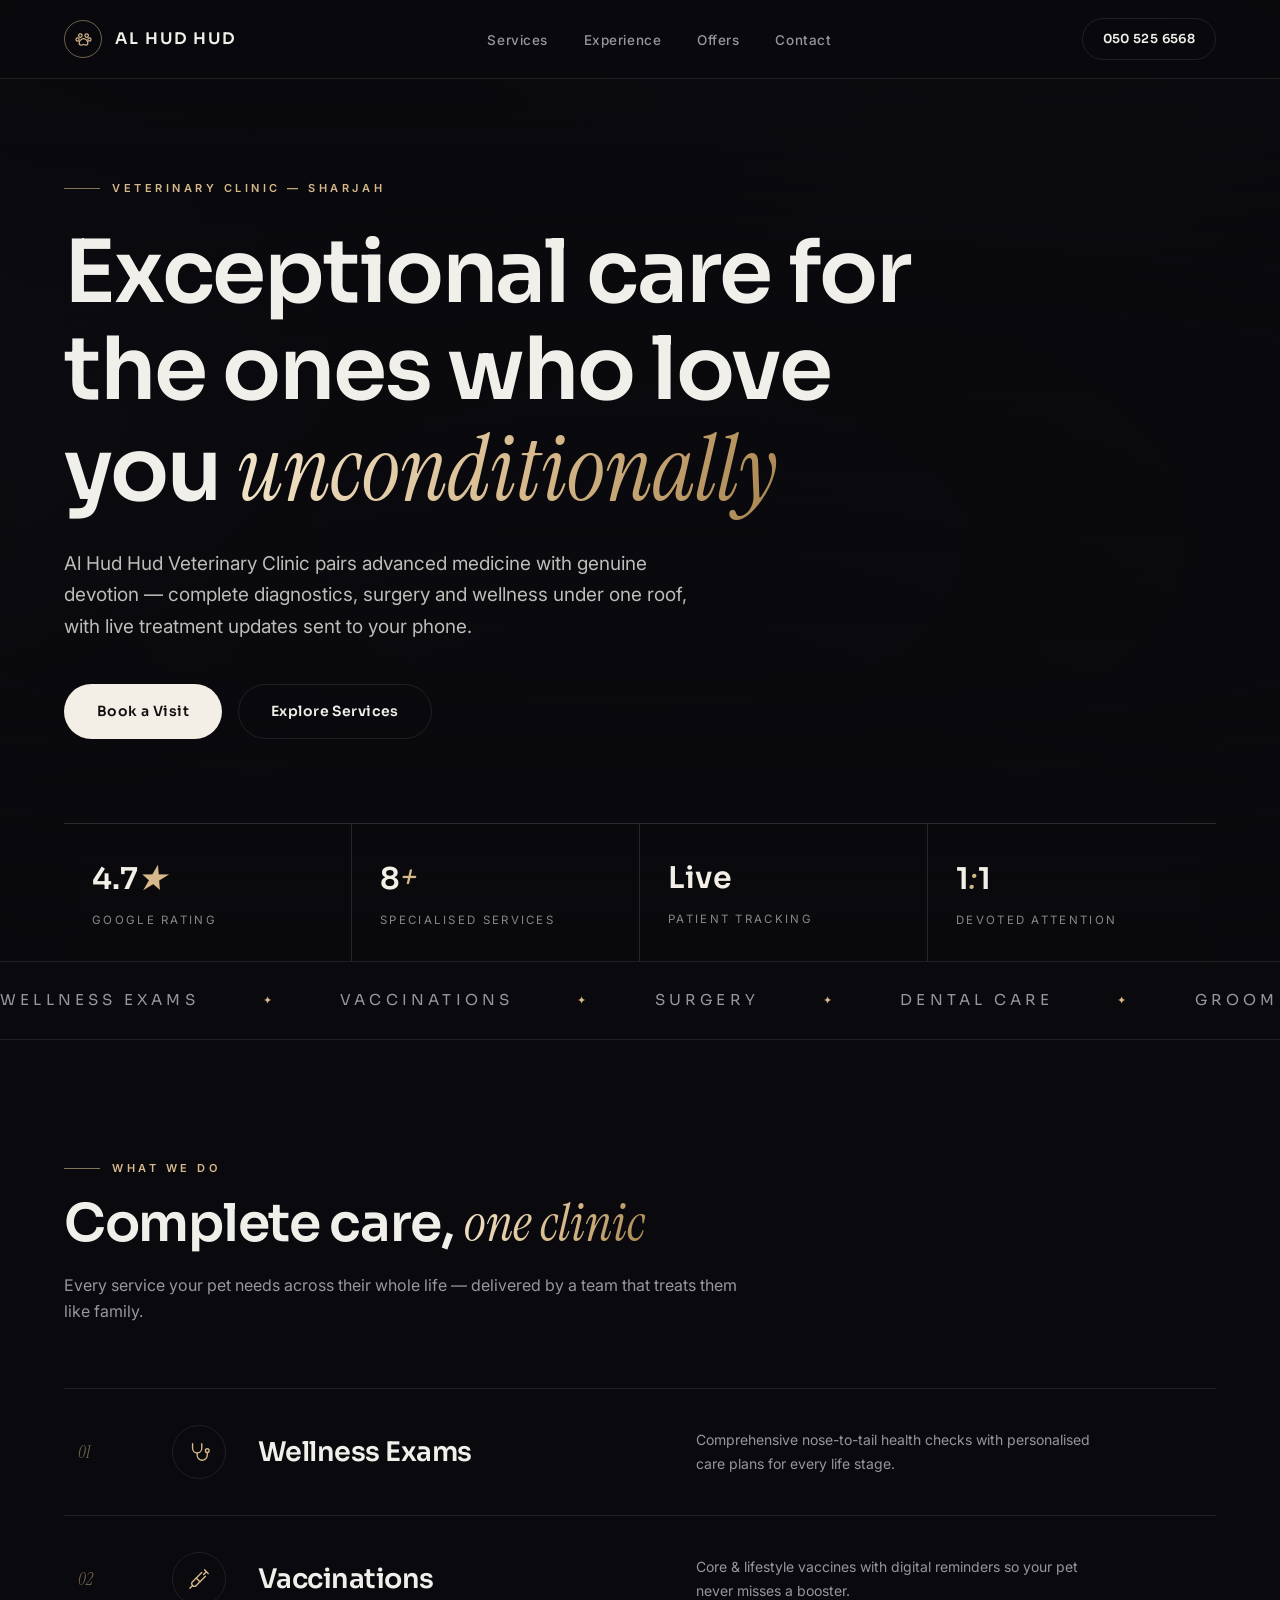
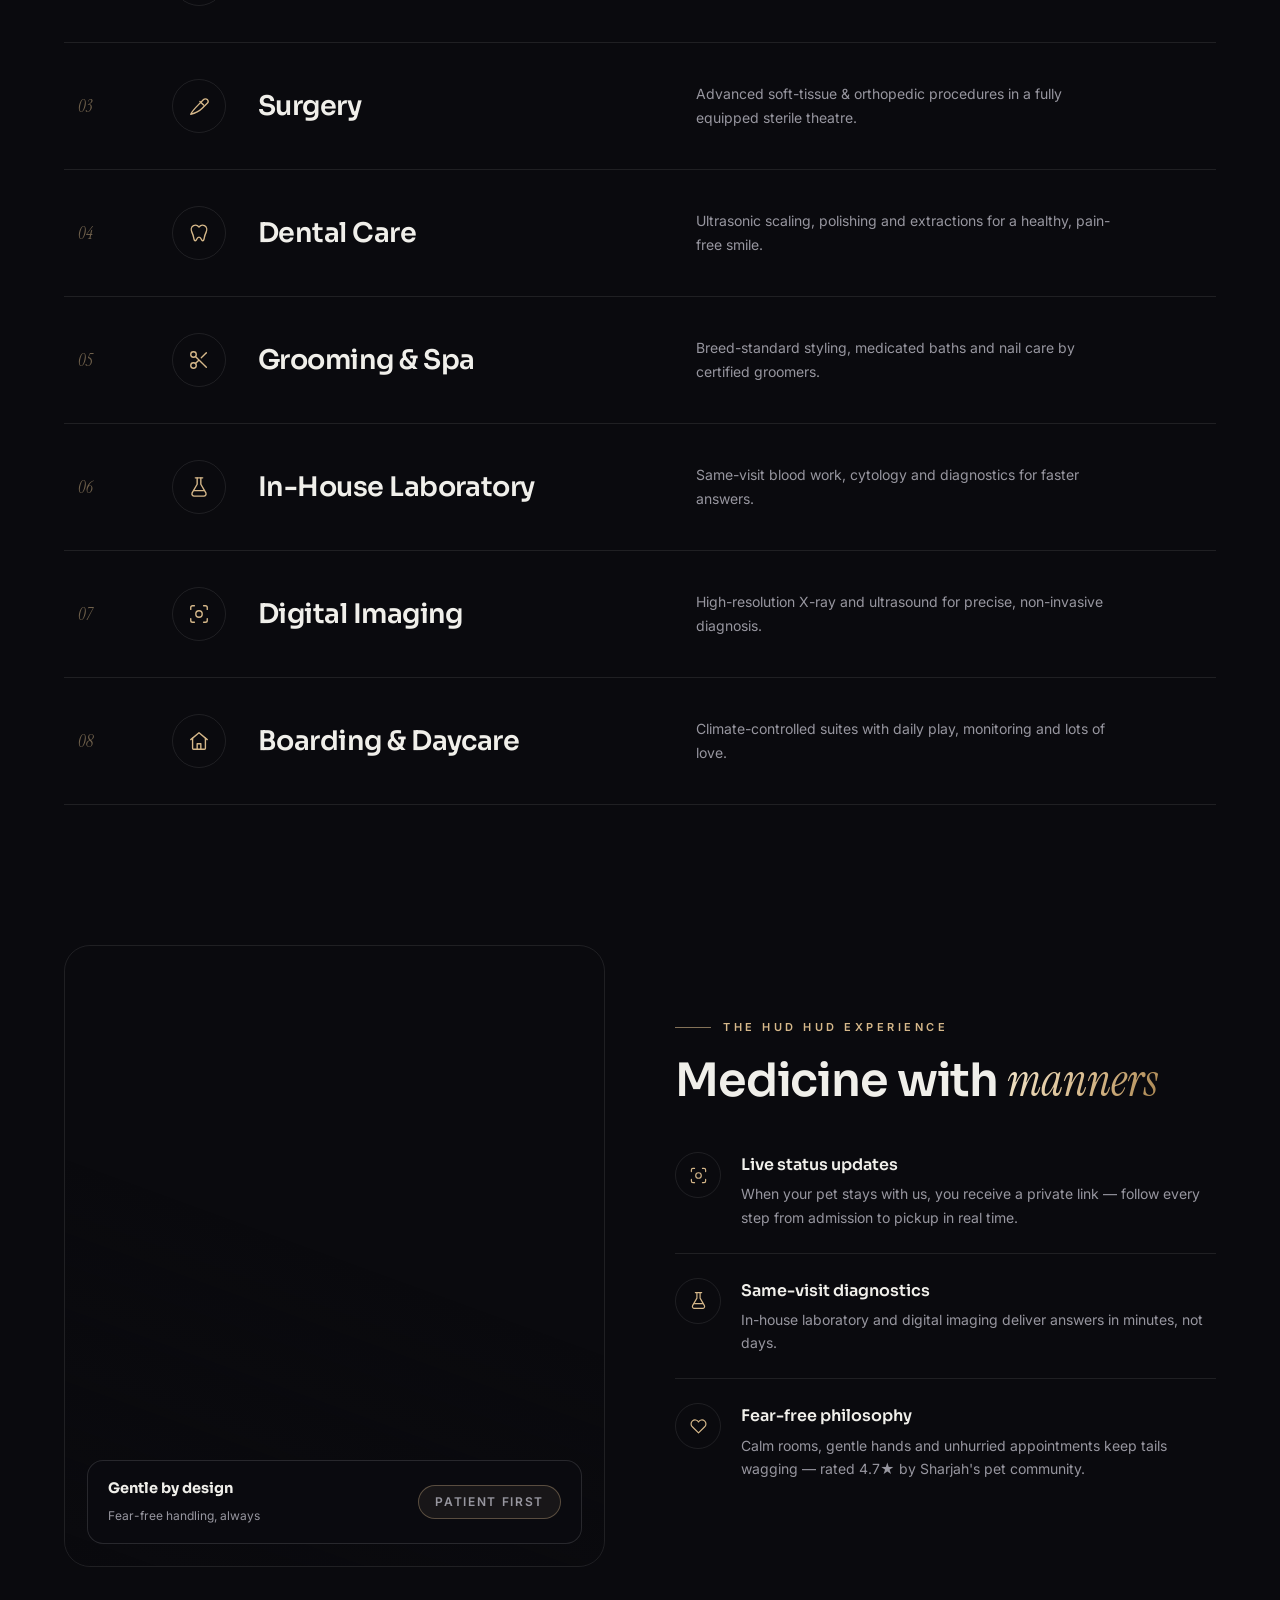
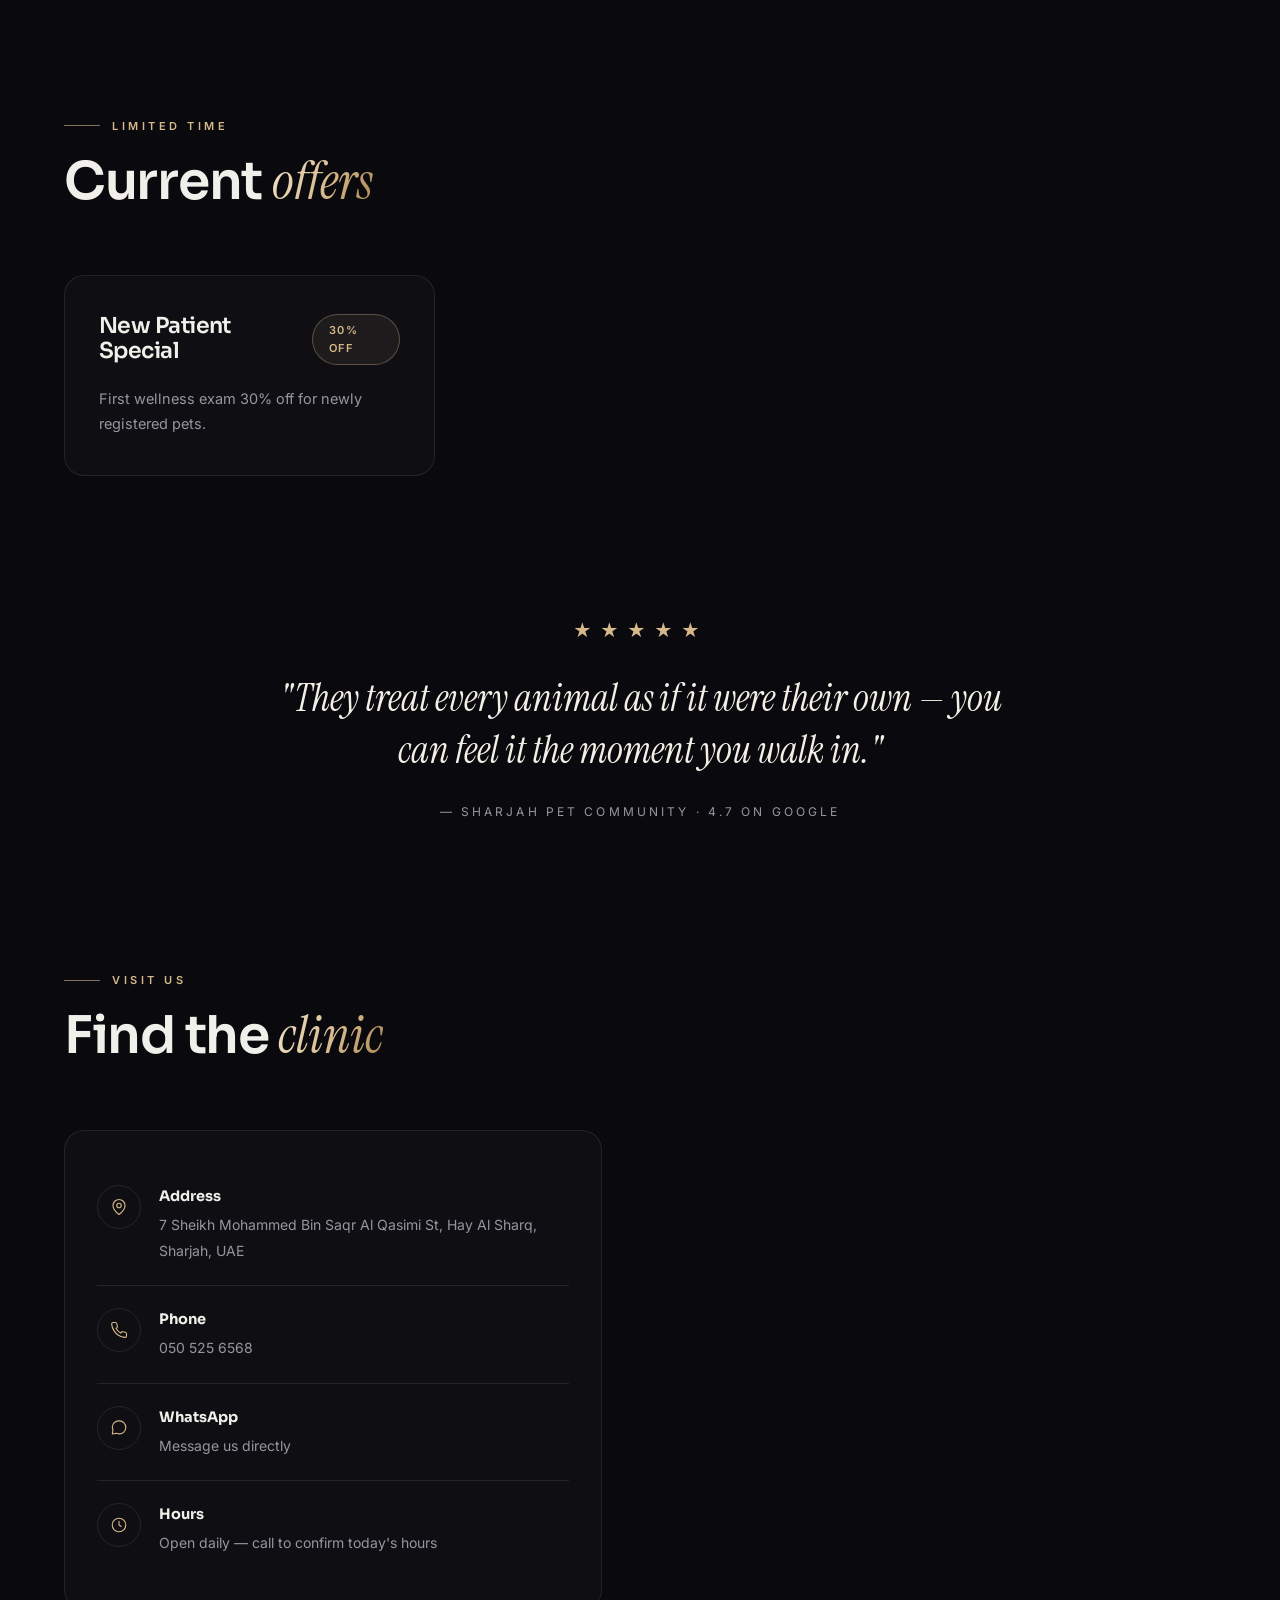
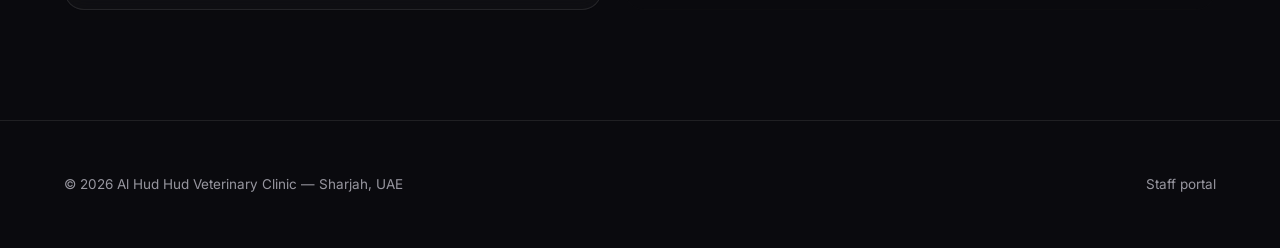
==== index.html @ bab439a1 "Al Hud Hud Veterinary Clinic — premium site, admin panel (patients, surgeries, billing, accounts, au" ====
<!DOCTYPE html>
<html lang="en">
<head>
<meta charset="UTF-8" />
<meta name="viewport" content="width=device-width, initial-scale=1.0" />
<title>Al Hud Hud Veterinary Clinic — Premium Pet Care in Sharjah</title>
<meta name="description" content="Al Hud Hud Veterinary Clinic in Sharjah — premium veterinary medicine: wellness exams, surgery, dental, grooming, diagnostics and live patient tracking." />
<link rel="preconnect" href="https://fonts.googleapis.com" />
<link rel="preconnect" href="https://fonts.gstatic.com" crossorigin />
<link href="https://fonts.googleapis.com/css2?family=Sora:wght@400;500;600;700&family=Inter:wght@400;500;600&family=Instrument+Serif:ital@0;1&display=swap" rel="stylesheet" />
<link rel="stylesheet" href="assets/css/app.css" />
<link rel="icon" href="data:image/svg+xml,<svg xmlns='http://www.w3.org/2000/svg' viewBox='0 0 24 24' fill='none' stroke='%23d6b88a' stroke-width='1.5'><circle cx='8' cy='7' r='2.2'/><circle cx='16' cy='7' r='2.2'/><circle cx='4.5' cy='12' r='2'/><circle cx='19.5' cy='12' r='2'/><path d='M12 11c-2.8 0-5.5 3-5.5 5.6 0 1.6 1.2 2.4 2.6 2.4 1.1 0 1.9-.6 2.9-.6s1.8.6 2.9.6c1.4 0 2.6-.8 2.6-2.4C17.5 14 14.8 11 12 11Z'/></svg>" />
<style>
  /* ================= HERO with video ================= */
  .hero { position: relative; min-height: 100vh; display: flex; align-items: flex-end; overflow: hidden; }
  .hero-video { position: absolute; inset: 0; }
  .hero-video video { width: 100%; height: 100%; object-fit: cover; filter: saturate(.85) contrast(1.05) brightness(.85); }
  .hero-video::after { content: ''; position: absolute; inset: 0;
    background:
      linear-gradient(180deg, rgba(10,10,14,.72) 0%, rgba(10,10,14,.35) 35%, rgba(10,10,14,.55) 70%, var(--bg) 100%),
      radial-gradient(ellipse 120% 90% at 50% 110%, transparent 40%, rgba(10,10,14,.5) 100%); }
  .hero-content { position: relative; z-index: 2; width: 100%; padding: 170px 0 0; }
  .hero h1 { font-size: clamp(44px, 6.8vw, 92px); font-weight: 600; max-width: 14ch; margin: 26px 0 28px; }
  .hero h1 .serif { font-size: 1.04em; background: var(--grad); -webkit-background-clip: text; background-clip: text; color: transparent; }
  .hero .lead { font-size: clamp(16px, 1.6vw, 19px); color: rgba(240,239,234,.78); max-width: 54ch; margin-bottom: 42px; }
  .hero-cta { display: flex; gap: 16px; flex-wrap: wrap; margin-bottom: 84px; }

  .hero-strip { border-top: 1px solid rgba(255,255,255,.14); backdrop-filter: blur(6px);
    display: grid; grid-template-columns: repeat(4, 1fr); }
  .hero-strip .cell { padding: 30px 28px; border-right: 1px solid rgba(255,255,255,.12); }
  .hero-strip .cell:last-child { border-right: none; }
  .hero-strip b { display: block; font-family: var(--font-display); font-size: 30px; font-weight: 600; color: var(--ivory); }
  .hero-strip b em { font-family: var(--font-serif); font-style: italic; color: var(--accent); }
  .hero-strip span { font-size: 11.5px; color: rgba(240,239,234,.55); letter-spacing: .2em; text-transform: uppercase; }
  @media (max-width: 880px) { .hero-strip { grid-template-columns: repeat(2, 1fr); } .hero-strip .cell:nth-child(2) { border-right: none; } }

  /* ================= SERVICES — editorial list ================= */
  .svc-list { border-top: 1px solid var(--line); counter-reset: svc; }
  .svc-row { display: grid; grid-template-columns: 64px 56px 1fr 1.05fr 48px; gap: 30px; align-items: center;
    padding: 36px 14px; border-bottom: 1px solid var(--line); position: relative; overflow: hidden;
    transition: padding .45s cubic-bezier(.2,.6,.2,1); cursor: default; }
  .svc-row::before { content: ''; position: absolute; inset: 0; transform: scaleX(0); transform-origin: left;
    background: linear-gradient(90deg, rgba(214,184,138,.07), rgba(214,184,138,.015) 65%, transparent);
    transition: transform .5s cubic-bezier(.2,.6,.2,1); }
  .svc-row:hover::before { transform: scaleX(1); }
  .svc-row:hover { padding-left: 30px; }
  .svc-row > * { position: relative; }
  .svc-row .num { font-family: var(--font-serif); font-style: italic; font-size: 17px; color: rgba(214,184,138,.5); }
  .svc-row .ic { width: 54px; height: 54px; border-radius: 50%; border: 1px solid var(--line); display: grid; place-items: center;
    color: var(--accent); transition: all .45s; }
  .svc-row .ic svg { width: 22px; height: 22px; }
  .svc-row:hover .ic { border-color: var(--line-bright); box-shadow: 0 0 30px rgba(214,184,138,.2); }
  .svc-row h3 { font-size: clamp(19px, 2.3vw, 27px); font-weight: 600; letter-spacing: -0.02em; transition: color .35s; }
  .svc-row:hover h3 { color: var(--accent); }
  .svc-row p { color: var(--muted); font-size: 14px; line-height: 1.7; max-width: 46ch; }
  .svc-row .arr { width: 40px; height: 40px; border-radius: 50%; border: 1px solid var(--line); display: grid; place-items: center;
    color: var(--accent); opacity: 0; transform: translateX(-12px); transition: all .45s cubic-bezier(.2,.6,.2,1); }
  .svc-row .arr svg { width: 16px; height: 16px; }
  .svc-row:hover .arr { opacity: 1; transform: none; }
  @media (max-width: 820px) {
    .svc-row { grid-template-columns: 44px 1fr; grid-template-rows: auto auto; gap: 10px 18px; padding: 28px 6px; }
    .svc-row .num { display: none; }
    .svc-row .ic { width: 44px; height: 44px; grid-row: 1; }
    .svc-row h3 { grid-column: 2; grid-row: 1; align-self: center; }
    .svc-row p { grid-column: 2; grid-row: 2; }
    .svc-row .arr { display: none; }
    .svc-row:hover { padding-left: 6px; }
  }

  /* ================= OFFERS ================= */
  .offer { display: flex; flex-direction: column; gap: 14px; padding: 38px 34px; }
  .offer .top { display: flex; justify-content: space-between; align-items: flex-start; gap: 14px; }
  .offer h3 { font-size: 22px; }
  .offer .exp { font-size: 12px; color: var(--muted); letter-spacing: .08em; text-transform: uppercase; margin-top: auto; }

  /* ================= EXPERIENCE band ================= */
  .band { display: grid; grid-template-columns: 1fr 1fr; gap: 70px; align-items: center; }
  @media (max-width: 920px) { .band { grid-template-columns: 1fr; gap: 40px; } }
  .band-media { position: relative; border-radius: 26px; overflow: hidden; border: 1px solid var(--line); aspect-ratio: 4/4.6; }
  .band-media video, .band-media img { width: 100%; height: 100%; object-fit: cover; filter: saturate(.85) brightness(.9); }
  .band-media::after { content: ''; position: absolute; inset: 0; background: linear-gradient(200deg, transparent 50%, rgba(10,10,14,.55)); }
  .band-media .tag { position: absolute; z-index: 2; bottom: 22px; left: 22px; right: 22px;
    display: flex; align-items: center; justify-content: space-between; gap: 12px;
    background: rgba(12,12,17,.72); backdrop-filter: blur(14px); border: 1px solid rgba(255,255,255,.12);
    border-radius: 16px; padding: 16px 20px; }
  .band-media .tag b { font-family: var(--font-display); font-size: 14.5px; display: block; }
  .band-media .tag span { font-size: 12px; color: var(--muted); }
  .band h2 { font-size: clamp(30px, 3.8vw, 46px); margin: 18px 0 22px; }
  .feature-line { display: flex; gap: 20px; padding: 24px 0; border-bottom: 1px solid var(--line); }
  .feature-line:last-of-type { border-bottom: none; }
  .feature-line .fic { width: 46px; height: 46px; flex: none; border-radius: 50%; border: 1px solid var(--line);
    display: grid; place-items: center; color: var(--accent); }
  .feature-line .fic svg { width: 19px; height: 19px; }
  .feature-line b { font-family: var(--font-display); font-weight: 600; font-size: 16px; display: block; margin-bottom: 4px; }
  .feature-line p { color: var(--muted); font-size: 14px; }

  /* ================= QUOTE ================= */
  .quote { text-align: center; max-width: 760px; margin: 0 auto; }
  .quote .stars { color: var(--accent); letter-spacing: 8px; font-size: 18px; margin-bottom: 28px; }
  .quote blockquote { font-family: var(--font-serif); font-style: italic; font-size: clamp(24px, 3.2vw, 38px); line-height: 1.35; color: var(--ivory); }
  .quote cite { display: block; margin-top: 26px; font-style: normal; font-size: 12px; letter-spacing: .26em; text-transform: uppercase; color: var(--muted); }

  /* ================= CONTACT ================= */
  .contact-grid { display: grid; grid-template-columns: 1fr 1.1fr; gap: 22px; }
  @media (max-width: 900px) { .contact-grid { grid-template-columns: 1fr; } }
  .contact-line { display: flex; gap: 18px; align-items: flex-start; padding: 22px 0; border-bottom: 1px solid var(--line); }
  .contact-line:last-child { border-bottom: none; }
  .contact-line .ico { width: 44px; height: 44px; flex: none; border-radius: 50%; display: grid; place-items: center;
    border: 1px solid var(--line); color: var(--accent); }
  .contact-line .ico svg { width: 18px; height: 18px; }
  .contact-line b { font-family: var(--font-display); display: block; font-size: 14.5px; margin-bottom: 2px; }
  .contact-line span, .contact-line a { color: var(--muted); font-size: 14px; text-decoration: none; transition: color .25s; }
  .contact-line a:hover { color: var(--accent); }
  .map-frame { border: 1px solid var(--line); border-radius: var(--radius); overflow: hidden; min-height: 380px;
    filter: grayscale(1) invert(.92) contrast(.9) brightness(.9); }
  .map-frame iframe { width: 100%; height: 100%; min-height: 380px; border: 0; }
</style>
</head>
<body>
<div class="bg-fx"></div>
<div class="bg-grid"></div>

<!-- ================= NAV ================= -->
<nav class="nav">
  <div class="container nav-inner">
    <a class="logo" href="#"><span class="logo-mark" id="logoPaw"></span> Al Hud Hud</a>
    <ul class="nav-links">
      <li><a href="#services">Services</a></li>
      <li><a href="#experience">Experience</a></li>
      <li><a href="#offers">Offers</a></li>
      <li><a href="#contact">Contact</a></li>
    </ul>
    <a class="btn btn-ghost btn-sm" href="tel:+971505256568">050 525 6568</a>
  </div>
</nav>

<!-- ================= HERO ================= -->
<header class="hero">
  <div class="hero-video">
    <video autoplay muted loop playsinline poster="https://assets.mixkit.co/videos/1478/1478-thumb-360-0.jpg">
      <source src="https://assets.mixkit.co/videos/1478/1478-720.mp4" type="video/mp4" />
      <source src="https://assets.mixkit.co/videos/1478/1478-360.mp4" type="video/mp4" />
    </video>
  </div>
  <div class="hero-content">
    <div class="container">
      <span class="kicker">Veterinary Clinic — Sharjah</span>
      <h1>Exceptional care for the ones who love you <span class="serif">unconditionally</span></h1>
      <p class="lead">Al Hud Hud Veterinary Clinic pairs advanced medicine with genuine devotion — complete diagnostics, surgery and wellness under one roof, with live treatment updates sent to your phone.</p>
      <div class="hero-cta">
        <a class="btn btn-primary" href="tel:+971505256568">Book a Visit</a>
        <a class="btn btn-ghost" href="#services">Explore Services</a>
      </div>
    </div>
    <div class="container">
      <div class="hero-strip">
        <div class="cell"><b>4.7<em>★</em></b><span>Google rating</span></div>
        <div class="cell"><b>8<em>+</em></b><span>Specialised services</span></div>
        <div class="cell"><b>Live</b><span>Patient tracking</span></div>
        <div class="cell"><b>1<em>:</em>1</b><span>Devoted attention</span></div>
      </div>
    </div>
  </div>
</header>

<!-- ================= MARQUEE ================= -->
<div class="marquee">
  <div class="marquee-track" id="marqueeTrack"></div>
</div>

<!-- ================= SERVICES ================= -->
<section id="services">
  <div class="container">
    <div class="section-head reveal">
      <span class="kicker">What we do</span>
      <h2>Complete care, <span class="serif grad-text">one clinic</span></h2>
      <p class="muted">Every service your pet needs across their whole life — delivered by a team that treats them like family.</p>
    </div>
    <div class="svc-list reveal" id="servicesGrid"><!-- populated by JS --></div>
  </div>
</section>

<!-- ================= EXPERIENCE ================= -->
<section id="experience" style="padding-top: 30px;">
  <div class="container band">
    <div class="band-media reveal">
      <video autoplay muted loop playsinline poster="https://assets.mixkit.co/videos/10361/10361-thumb-360-0.jpg">
        <source src="https://assets.mixkit.co/videos/10361/10361-720.mp4" type="video/mp4" />
        <source src="https://assets.mixkit.co/videos/10361/10361-360.mp4" type="video/mp4" />
      </video>
      <div class="tag">
        <div><b>Gentle by design</b><span>Fear-free handling, always</span></div>
        <span class="chip">Patient first</span>
      </div>
    </div>
    <div>
      <span class="kicker">The Hud Hud experience</span>
      <h2>Medicine with <span class="serif grad-text">manners</span></h2>
      <div style="margin-top: 14px;">
        <div class="feature-line reveal">
          <div class="fic" data-icon="scan"></div>
          <div><b>Live status updates</b><p>When your pet stays with us, you receive a private link — follow every step from admission to pickup in real time.</p></div>
        </div>
        <div class="feature-line reveal">
          <div class="fic" data-icon="flask"></div>
          <div><b>Same-visit diagnostics</b><p>In-house laboratory and digital imaging deliver answers in minutes, not days.</p></div>
        </div>
        <div class="feature-line reveal">
          <div class="fic" data-icon="heart"></div>
          <div><b>Fear-free philosophy</b><p>Calm rooms, gentle hands and unhurried appointments keep tails wagging — rated 4.7★ by Sharjah's pet community.</p></div>
        </div>
      </div>
    </div>
  </div>
</section>

<!-- ================= OFFERS ================= -->
<section id="offers" style="padding-top: 30px;">
  <div class="container">
    <div class="section-head reveal">
      <span class="kicker">Limited time</span>
      <h2>Current <span class="serif grad-text">offers</span></h2>
    </div>
    <div class="grid grid-3 gapped" id="offersGrid"><!-- populated by JS --></div>
  </div>
</section>

<!-- ================= QUOTE ================= -->
<section style="padding-top: 30px;">
  <div class="container quote reveal">
    <div class="stars">★★★★★</div>
    <blockquote>"They treat every animal as if it were their own — you can feel it the moment you walk in."</blockquote>
    <cite>— Sharjah pet community · 4.7 on Google</cite>
  </div>
</section>

<!-- ================= CONTACT ================= -->
<section id="contact" style="padding-top: 30px;">
  <div class="container">
    <div class="section-head reveal">
      <span class="kicker">Visit us</span>
      <h2>Find the <span class="serif grad-text">clinic</span></h2>
    </div>
    <div class="contact-grid">
      <div class="card reveal">
        <div class="contact-line">
          <div class="ico" data-icon="pin"></div>
          <div><b>Address</b><span>7 Sheikh Mohammed Bin Saqr Al Qasimi St, Hay Al Sharq, Sharjah, UAE</span></div>
        </div>
        <div class="contact-line">
          <div class="ico" data-icon="phone"></div>
          <div><b>Phone</b><a href="tel:+971505256568">050 525 6568</a></div>
        </div>
        <div class="contact-line">
          <div class="ico" data-icon="chat"></div>
          <div><b>WhatsApp</b><a href="https://wa.me/971505256568" target="_blank" rel="noopener">Message us directly</a></div>
        </div>
        <div class="contact-line">
          <div class="ico" data-icon="clock"></div>
          <div><b>Hours</b><span>Open daily — call to confirm today's hours</span></div>
        </div>
      </div>
      <div class="map-frame reveal">
        <iframe loading="lazy" referrerpolicy="no-referrer-when-downgrade"
          src="https://maps.google.com/maps?q=Al%20Hud%20Hud%20Veterinary%20Clinic%20Sharjah&t=&z=15&ie=UTF8&iwloc=&output=embed"
          title="Clinic location map"></iframe>
      </div>
    </div>
  </div>
</section>

<!-- ================= FOOTER ================= -->
<footer>
  <div class="container footer-inner">
    <span>© <span id="yr"></span> Al Hud Hud Veterinary Clinic — Sharjah, UAE</span>
    <span><a href="admin.html" style="text-decoration:none;">Staff portal</a></span>
  </div>
</footer>

<div class="toast" id="toast"></div>

<script src="assets/js/config.js"></script>
<script src="assets/js/store.js"></script>
<script src="assets/js/icons.js"></script>
<script>
  document.getElementById('yr').textContent = new Date().getFullYear();
  document.getElementById('logoPaw').innerHTML = HudIcons.paw;
  document.querySelectorAll('[data-icon]').forEach(el => { el.innerHTML = HudIcons.render(el.dataset.icon); });

  function esc(s) { const d = document.createElement('div'); d.textContent = s ?? ''; return d.innerHTML; }
  const pad = n => String(n).padStart(2, '0');

  /* ---------- render services ---------- */
  async function renderServices() {
    const grid = document.getElementById('servicesGrid');
    const services = await HudStore.getServices();
    const arrow = '<svg viewBox="0 0 24 24" fill="none" stroke="currentColor" stroke-width="1.5" stroke-linecap="round" stroke-linejoin="round"><path d="M5 12h14"/><path d="m13 6 6 6-6 6"/></svg>';
    grid.innerHTML = services.map((s, i) => `
      <div class="svc-row">
        <span class="num">${pad(i + 1)}</span>
        <div class="ic">${HudIcons.render(s.icon)}</div>
        <h3>${esc(s.name)}</h3>
        <p>${esc(s.desc)}</p>
        <div class="arr">${arrow}</div>
      </div>`).join('');

    /* marquee from service names */
    const names = services.map(s => `<span>${esc(s.name)}</span>`).join('');
    document.getElementById('marqueeTrack').innerHTML = names + names; /* duplicated for seamless loop */
  }

  /* ---------- render offers ---------- */
  async function renderOffers() {
    const grid = document.getElementById('offersGrid');
    const offers = await HudStore.getOffers();
    if (!offers.length) {
      grid.innerHTML = `<div class="card offer"><h3>No active offers</h3><p class="muted">Check back soon — new promotions are added regularly.</p></div>`;
    } else {
      grid.innerHTML = offers.map(o => `
        <div class="card offer">
          <div class="top">
            <h3>${esc(o.title)}</h3>
            ${o.badge ? `<span class="chip">${esc(o.badge)}</span>` : ''}
          </div>
          <p class="muted">${esc(o.desc)}</p>
          ${o.expires ? `<span class="exp">Valid until ${esc(o.expires)}</span>` : ''}
        </div>`).join('');
    }
    observeReveals();
  }

  /* ---------- scroll reveal ---------- */
  const io = new IntersectionObserver(entries => {
    entries.forEach(e => { if (e.isIntersecting) { e.target.classList.add('visible'); io.unobserve(e.target); } });
  }, { threshold: 0.1 });
  function observeReveals() { document.querySelectorAll('.reveal:not(.visible)').forEach(el => io.observe(el)); }

  renderServices().then(observeReveals);
  renderOffers();
  observeReveals();
</script>
</body>
</html>
---- assets/css/app.css ----
/* =========================================================
   Al Hud Hud Veterinary Clinic — premium design system v2
   Editorial dark · champagne accent · hairline borders
   ========================================================= */
:root {
  --bg: #0a0a0e;
  --bg-2: #101016;
  --surface: rgba(255, 255, 255, 0.025);
  --surface-2: rgba(255, 255, 255, 0.055);
  --line: rgba(255, 255, 255, 0.09);
  --line-bright: rgba(214, 184, 138, 0.5);
  --text: #f0efea;
  --muted: #97969f;
  --accent: #d6b88a;            /* champagne */
  --accent-deep: #b3905c;
  --ivory: #f3efe6;
  --grad: linear-gradient(115deg, #f3e7cd, #d6b88a 55%, #a9854f);
  --radius: 20px;
  --font-display: 'Sora', sans-serif;
  --font-serif: 'Instrument Serif', serif;
  --font-body: 'Inter', sans-serif;
  /* aliases kept for compatibility */
  --stroke: var(--line);
  --stroke-bright: var(--line-bright);
  --accent-2: var(--accent-deep);
  --accent-3: var(--accent);
}

* { margin: 0; padding: 0; box-sizing: border-box; }
html { scroll-behavior: smooth; }
body {
  background: var(--bg);
  color: var(--text);
  font-family: var(--font-body);
  font-size: 16px;
  line-height: 1.65;
  overflow-x: hidden;
  -webkit-font-smoothing: antialiased;
}
::selection { background: rgba(214, 184, 138, 0.3); }

/* ---------- ambient background ---------- */
.bg-fx { position: fixed; inset: 0; z-index: -2; background:
  radial-gradient(1100px 700px at 80% -15%, rgba(214, 184, 138, 0.07), transparent 60%),
  radial-gradient(900px 600px at -15% 40%, rgba(120, 130, 180, 0.06), transparent 60%),
  var(--bg);
}
.bg-grid { position: fixed; inset: 0; z-index: -1; pointer-events: none; opacity: .5;
  background-image:
    linear-gradient(rgba(255,255,255,.025) 1px, transparent 1px),
    linear-gradient(90deg, rgba(255,255,255,.025) 1px, transparent 1px);
  background-size: 72px 72px;
  mask-image: radial-gradient(ellipse 80% 60% at 50% 0%, black 20%, transparent 75%);
}
.orb { display: none; }

/* ---------- typography ---------- */
h1, h2, h3, h4 { font-family: var(--font-display); font-weight: 600; line-height: 1.12; letter-spacing: -0.025em; }
.serif { font-family: var(--font-serif); font-style: italic; font-weight: 400; letter-spacing: 0; }
.grad-text { background: var(--grad); -webkit-background-clip: text; background-clip: text; color: transparent; }
.kicker { display: inline-flex; align-items: center; gap: 12px; font-size: 11px; font-weight: 600;
  letter-spacing: .32em; text-transform: uppercase; color: var(--accent); }
.kicker::before { content: ''; width: 36px; height: 1px; background: var(--accent); opacity: .6; }
.muted { color: var(--muted); }

/* ---------- layout ---------- */
.container { width: min(1200px, 90%); margin-inline: auto; }
section { padding: 110px 0; }
.section-head { max-width: 680px; margin-bottom: 64px; }
.section-head h2 { font-size: clamp(32px, 4.4vw, 52px); margin: 18px 0 18px; }

/* ---------- nav ---------- */
.nav { position: fixed; top: 0; left: 0; right: 0; z-index: 50;
  backdrop-filter: blur(20px) saturate(1.4); -webkit-backdrop-filter: blur(20px) saturate(1.4);
  background: rgba(10, 10, 14, 0.55); border-bottom: 1px solid var(--line); }
.nav-inner { display: flex; align-items: center; justify-content: space-between; height: 78px; }
.logo { display: flex; align-items: center; gap: 13px; font-family: var(--font-display); font-weight: 600;
  font-size: 16px; letter-spacing: .12em; text-transform: uppercase; color: var(--text); text-decoration: none; }
.logo-mark { width: 38px; height: 38px; border-radius: 50%; display: grid; place-items: center;
  border: 1px solid var(--line-bright); color: var(--accent); }
.logo-mark svg { width: 19px; height: 19px; }
.nav-links { display: flex; gap: 36px; list-style: none; }
.nav-links a { color: var(--muted); text-decoration: none; font-size: 13.5px; font-weight: 500; letter-spacing: .04em; transition: color .25s; }
.nav-links a:hover { color: var(--ivory); }
@media (max-width: 860px) { .nav-links { display: none; } }

/* ---------- buttons ---------- */
.btn { display: inline-flex; align-items: center; justify-content: center; gap: 10px; cursor: pointer;
  font-family: var(--font-display); font-weight: 600; font-size: 14px; letter-spacing: .03em; text-decoration: none;
  padding: 15px 32px; border-radius: 999px; border: 1px solid transparent; transition: all .3s ease; }
.btn-primary { background: var(--ivory); color: #111; }
.btn-primary:hover { background: #fff; transform: translateY(-2px); box-shadow: 0 16px 40px rgba(214, 184, 138, 0.22); }
.btn-ghost { color: var(--text); border-color: var(--line); background: transparent; }
.btn-ghost:hover { border-color: var(--line-bright); color: var(--accent); }
.btn-sm { padding: 10px 20px; font-size: 12.5px; }
.btn-danger { color: #e09aa8; border-color: rgba(224, 130, 150, 0.25); background: transparent; }
.btn-danger:hover { background: rgba(224, 130, 150, 0.1); border-color: rgba(224, 130, 150, 0.45); }
.btn:disabled { opacity: .5; cursor: not-allowed; }

/* ---------- cards ---------- */
.card { background: var(--surface); border: 1px solid var(--line); border-radius: var(--radius);
  padding: 32px; backdrop-filter: blur(10px); transition: border-color .35s ease, background .35s ease, transform .35s ease; position: relative; }
.card:hover { border-color: rgba(214, 184, 138, 0.35); background: var(--surface-2); }
.card-icon { width: 52px; height: 52px; border-radius: 50%; display: grid; place-items: center; margin-bottom: 22px;
  border: 1px solid var(--line); color: var(--accent); transition: all .35s; }
.card-icon svg { width: 22px; height: 22px; }
.card:hover .card-icon { border-color: var(--line-bright); box-shadow: 0 0 24px rgba(214, 184, 138, 0.15); }
.card h3 { font-size: 18px; margin-bottom: 10px; font-weight: 600; }
.card p { color: var(--muted); font-size: 14.5px; line-height: 1.7; }

.grid { display: grid; gap: 1px; }
.grid.gapped { gap: 20px; }
.grid-4 { grid-template-columns: repeat(4, 1fr); }
.grid-3 { grid-template-columns: repeat(3, 1fr); }
@media (max-width: 1000px) { .grid-4 { grid-template-columns: repeat(2, 1fr); } .grid-3 { grid-template-columns: repeat(2, 1fr); } }
@media (max-width: 620px) { .grid-4, .grid-3 { grid-template-columns: 1fr; } }

/* ---------- badge / chip ---------- */
.chip { display: inline-block; padding: 6px 16px; border-radius: 999px; font-size: 11px; font-weight: 600;
  letter-spacing: .14em; text-transform: uppercase;
  color: var(--accent); border: 1px solid rgba(214, 184, 138, 0.35); background: rgba(214, 184, 138, 0.07); }

/* ---------- forms ---------- */
label { display: block; font-size: 11.5px; font-weight: 600; color: var(--muted); margin-bottom: 8px;
  letter-spacing: .14em; text-transform: uppercase; }
input, select, textarea {
  width: 100%; padding: 14px 18px; border-radius: 12px; font: inherit; font-size: 15px; color: var(--text);
  background: rgba(255, 255, 255, 0.03); border: 1px solid var(--line); outline: none; transition: border-color .25s, box-shadow .25s; }
input:focus, select:focus, textarea:focus { border-color: var(--line-bright); box-shadow: 0 0 0 4px rgba(214, 184, 138, 0.08); }
input::placeholder, textarea::placeholder { color: rgba(151, 150, 159, 0.55); }
select option { background: var(--bg-2); }
.field { margin-bottom: 18px; }
.form-row { display: grid; grid-template-columns: 1fr 1fr; gap: 16px; }
@media (max-width: 600px) { .form-row { grid-template-columns: 1fr; } }

/* ---------- status pills ---------- */
.pill { display: inline-flex; align-items: center; gap: 8px; padding: 7px 16px; border-radius: 999px;
  font-size: 11.5px; font-weight: 600; letter-spacing: .08em; text-transform: uppercase; border: 1px solid; }
.pill::before { content: ''; width: 6px; height: 6px; border-radius: 50%; background: currentColor; box-shadow: 0 0 9px currentColor; }
.pill.admitted    { color: #8fb8d8; border-color: rgba(143,184,216,.3);  background: rgba(143,184,216,.06); }
.pill.examination { color: #d8c88f; border-color: rgba(216,200,143,.3);  background: rgba(216,200,143,.06); }
.pill.treatment   { color: #b3a8d8; border-color: rgba(179,168,216,.3);  background: rgba(179,168,216,.06); }
.pill.surgery     { color: #d89aa8; border-color: rgba(216,154,168,.3);  background: rgba(216,154,168,.06); }
.pill.recovering  { color: #9ed0b3; border-color: rgba(158,208,179,.3);  background: rgba(158,208,179,.06); }
.pill.pickup      { color: #d6b88a; border-color: rgba(214,184,138,.4);  background: rgba(214,184,138,.07); }
.pill.discharged  { color: #97969f; border-color: rgba(151,150,159,.3);  background: rgba(151,150,159,.06); }

/* ---------- reveal animation ---------- */
.reveal { opacity: 0; transform: translateY(28px); transition: opacity .8s cubic-bezier(.2,.6,.2,1), transform .8s cubic-bezier(.2,.6,.2,1); }
.reveal.visible { opacity: 1; transform: none; }

/* ---------- toast ---------- */
.toast { position: fixed; bottom: 30px; left: 50%; transform: translate(-50%, 90px); z-index: 100;
  padding: 15px 30px; border-radius: 999px; font-weight: 500; font-size: 14px;
  background: rgba(16, 16, 22, 0.95); border: 1px solid var(--line-bright); color: var(--ivory);
  box-shadow: 0 20px 60px rgba(0, 0, 0, 0.6); opacity: 0; transition: all .4s cubic-bezier(.2,.6,.2,1); pointer-events: none; }
.toast.show { transform: translate(-50%, 0); opacity: 1; }

/* ---------- marquee ---------- */
.marquee { overflow: hidden; border-block: 1px solid var(--line); padding: 26px 0; }
.marquee-track { display: flex; gap: 64px; width: max-content; animation: marquee 36s linear infinite; }
.marquee-track span { font-family: var(--font-display); font-size: 15px; letter-spacing: .28em; text-transform: uppercase;
  color: var(--muted); display: flex; align-items: center; gap: 64px; white-space: nowrap; }
.marquee-track span::after { content: '✦'; color: var(--accent); font-size: 11px; }
@keyframes marquee { to { transform: translateX(-50%); } }

/* ---------- footer ---------- */
footer { border-top: 1px solid var(--line); padding: 52px 0; }
.footer-inner { display: flex; flex-wrap: wrap; gap: 18px; align-items: center; justify-content: space-between;
  color: var(--muted); font-size: 13.5px; }
footer a { color: var(--muted); }

/* ---------- scrollbar ---------- */
::-webkit-scrollbar { width: 9px; }
::-webkit-scrollbar-track { background: var(--bg); }
::-webkit-scrollbar-thumb { background: rgba(255, 255, 255, 0.12); border-radius: 99px; }
::-webkit-scrollbar-thumb:hover { background: rgba(214, 184, 138, 0.4); }

@media (prefers-reduced-motion: reduce) {
  .marquee-track { animation: none; }
  .reveal { transition: none; opacity: 1; transform: none; }
}
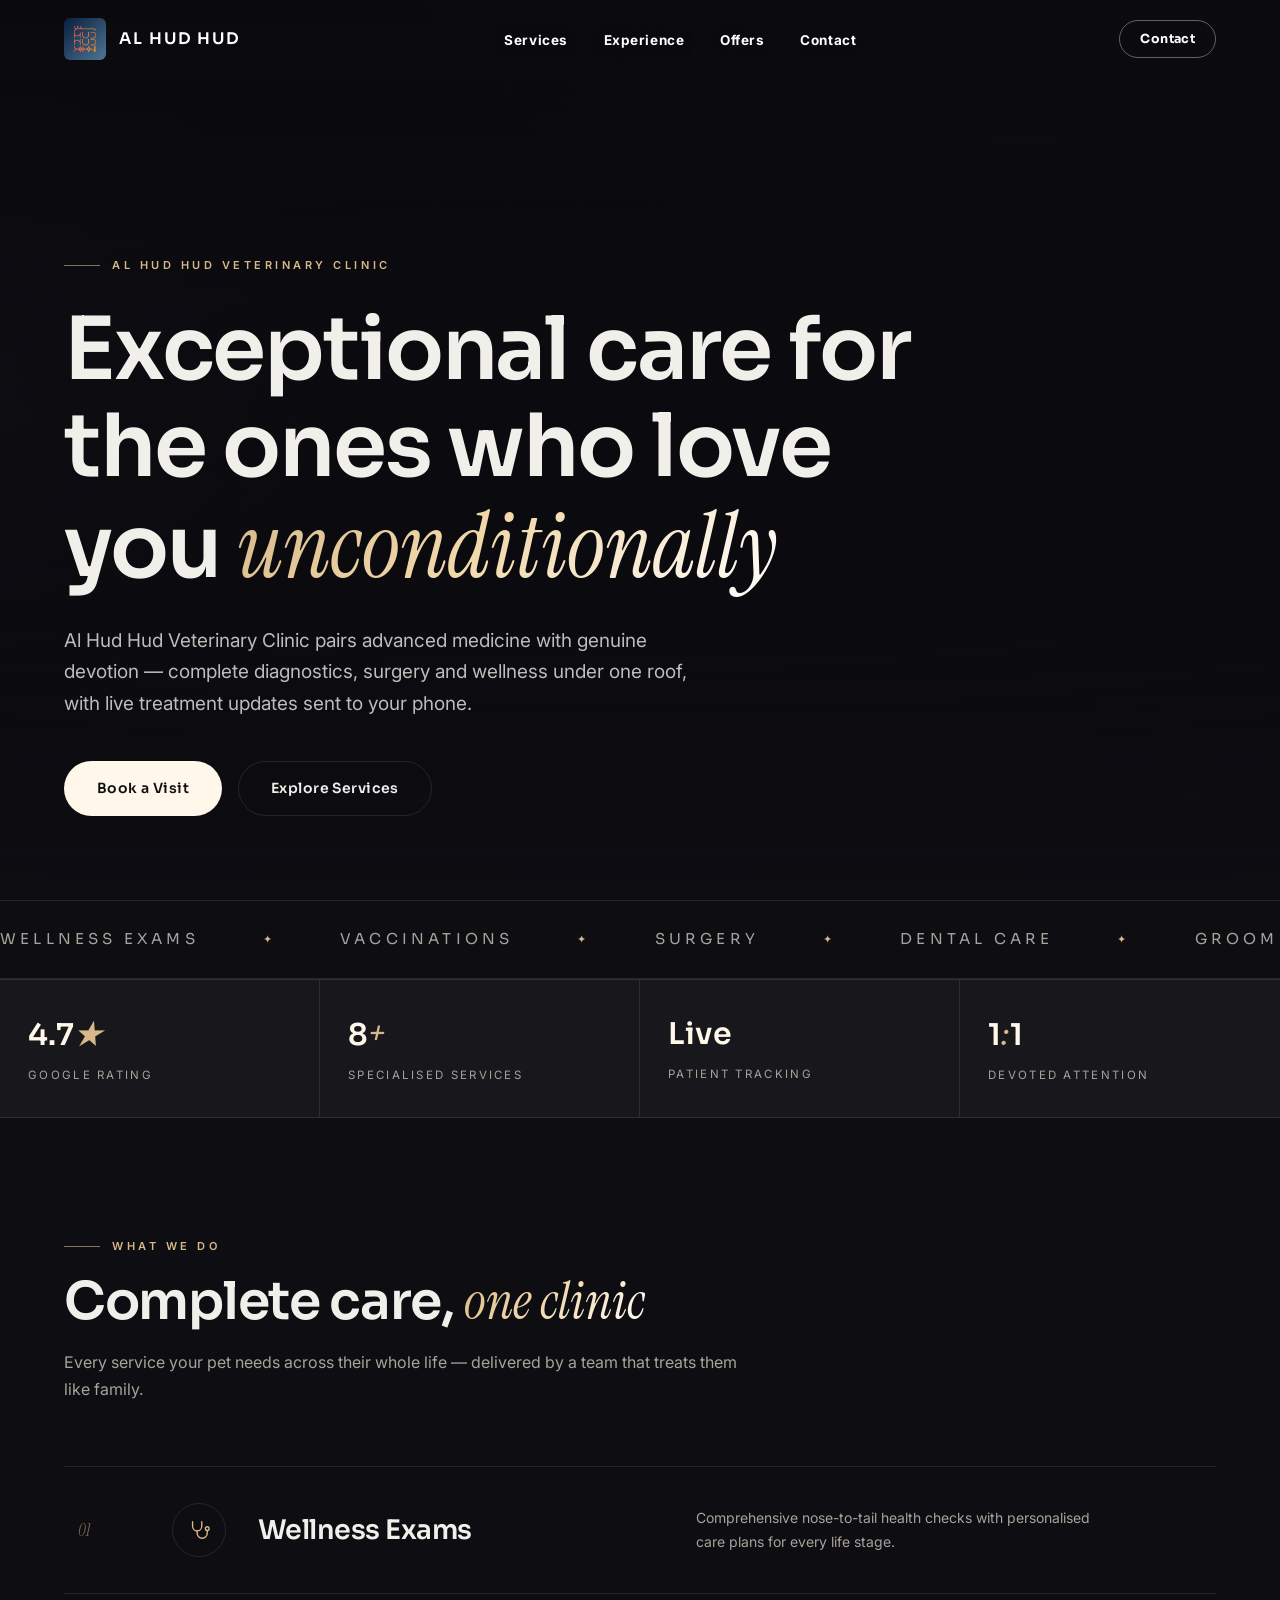
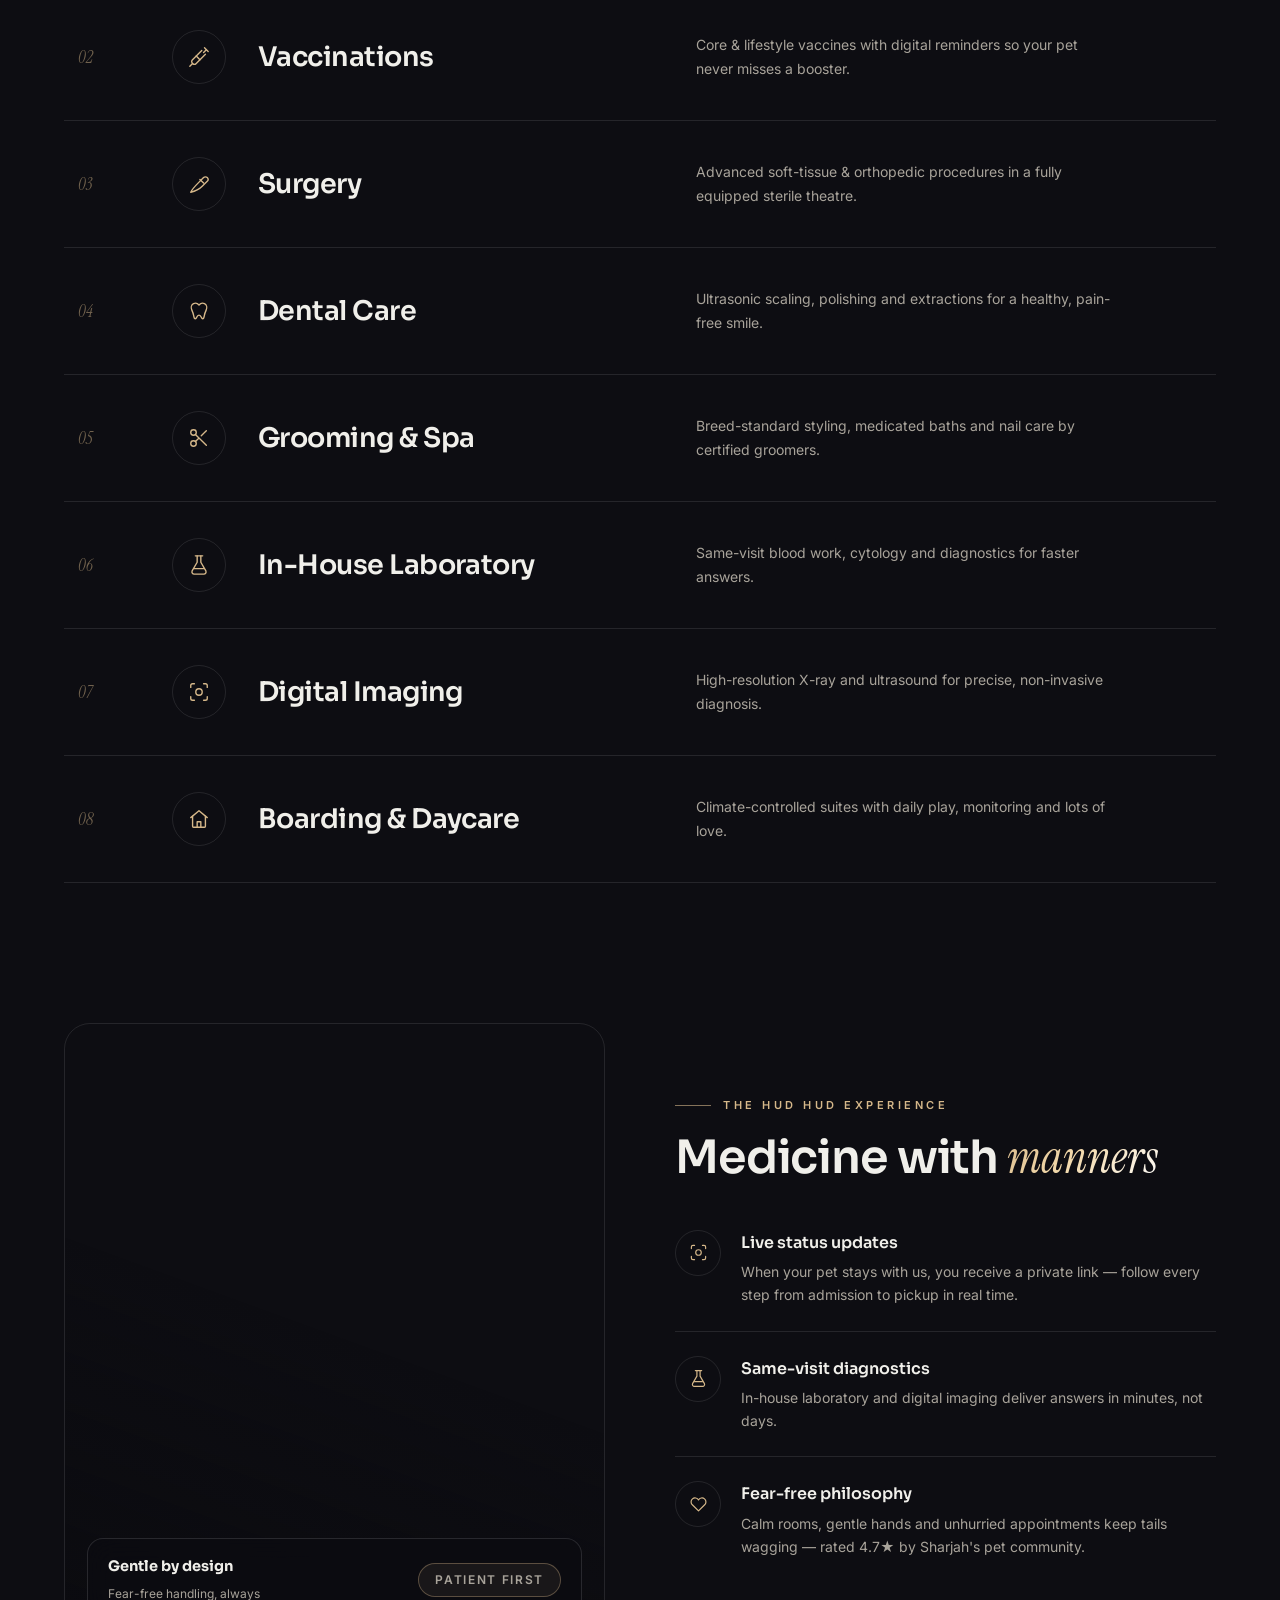
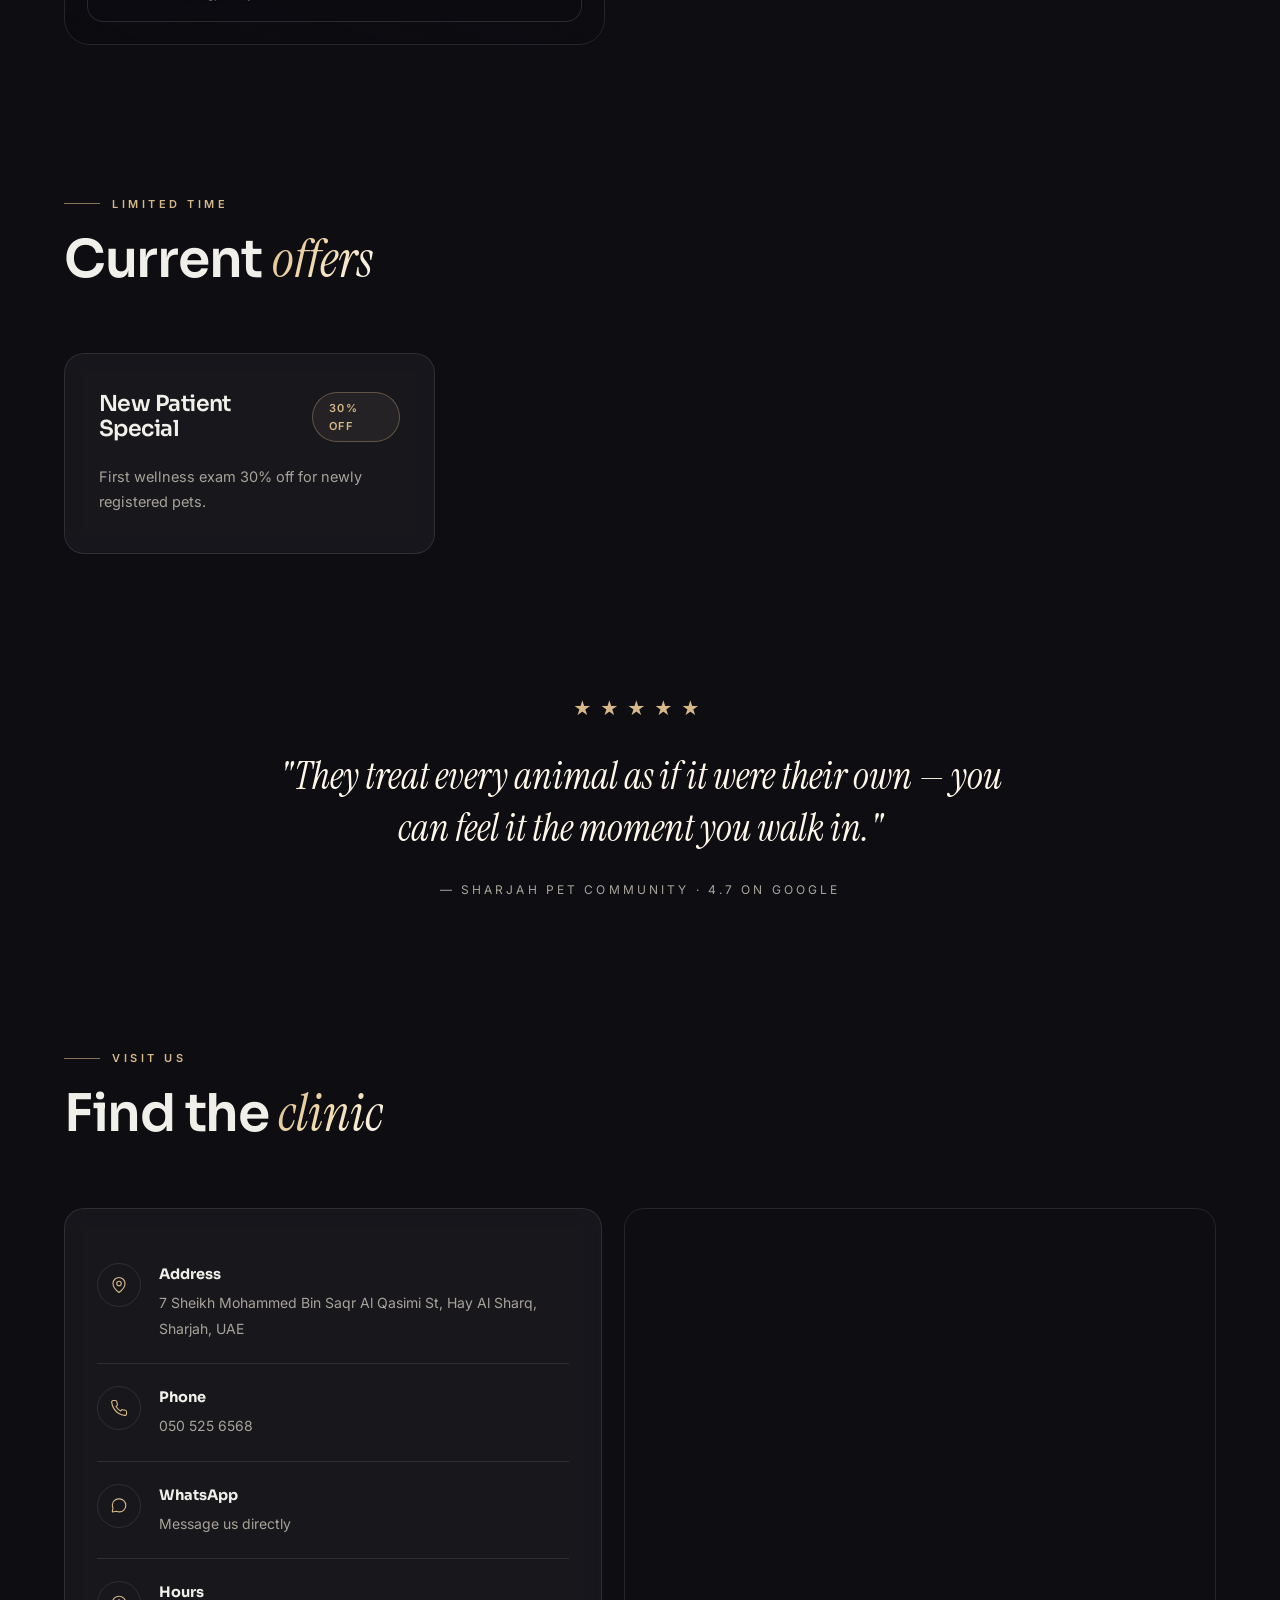
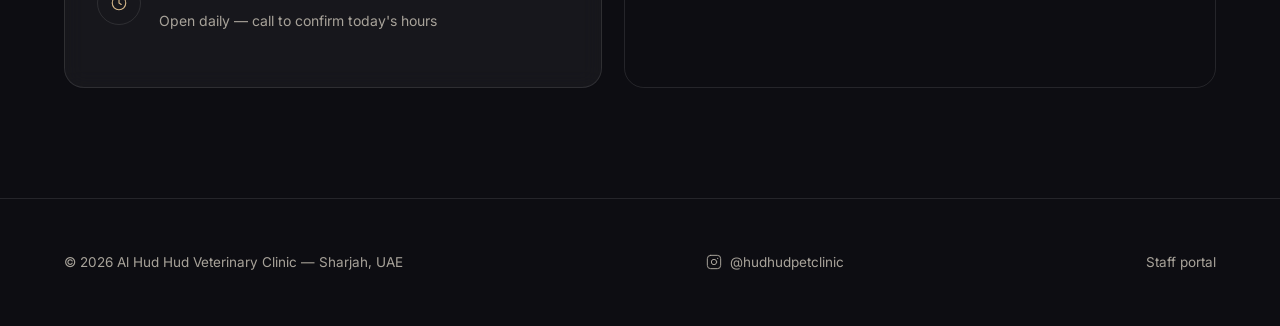
==== commit 658466fe: "Redesign admin dashboard with bright enterprise SaaS theme and ship related site updates. Scope the " ====
--- a/index.html
+++ b/index.html
@@ -25,14 +25,14 @@
   .hero .lead { font-size: clamp(16px, 1.6vw, 19px); color: rgba(240,239,234,.78); max-width: 54ch; margin-bottom: 42px; }
   .hero-cta { display: flex; gap: 16px; flex-wrap: wrap; margin-bottom: 84px; }
 
-  .hero-strip { border-top: 1px solid rgba(255,255,255,.14); backdrop-filter: blur(6px);
-    display: grid; grid-template-columns: repeat(4, 1fr); }
-  .hero-strip .cell { padding: 30px 28px; border-right: 1px solid rgba(255,255,255,.12); }
-  .hero-strip .cell:last-child { border-right: none; }
-  .hero-strip b { display: block; font-family: var(--font-display); font-size: 30px; font-weight: 600; color: var(--ivory); }
-  .hero-strip b em { font-family: var(--font-serif); font-style: italic; color: var(--accent); }
-  .hero-strip span { font-size: 11.5px; color: rgba(240,239,234,.55); letter-spacing: .2em; text-transform: uppercase; }
-  @media (max-width: 880px) { .hero-strip { grid-template-columns: repeat(2, 1fr); } .hero-strip .cell:nth-child(2) { border-right: none; } }
+  .stats-strip { border-top: 1px solid var(--line); border-bottom: 1px solid var(--line);
+    display: grid; grid-template-columns: repeat(4, 1fr); background: var(--surface); }
+  .stats-strip .cell { padding: 30px 28px; border-right: 1px solid var(--line); }
+  .stats-strip .cell:last-child { border-right: none; }
+  .stats-strip b { display: block; font-family: var(--font-display); font-size: 30px; font-weight: 600; color: var(--ivory); }
+  .stats-strip b em { font-family: var(--font-serif); font-style: italic; color: var(--accent); }
+  .stats-strip span { font-size: 11.5px; color: var(--muted); letter-spacing: .2em; text-transform: uppercase; }
+  @media (max-width: 880px) { .stats-strip { grid-template-columns: repeat(2, 1fr); } .stats-strip .cell:nth-child(2) { border-right: none; } }
 
   /* ================= SERVICES — editorial list ================= */
   .svc-list { border-top: 1px solid var(--line); counter-reset: svc; }
@@ -111,9 +111,66 @@
   .contact-line b { font-family: var(--font-display); display: block; font-size: 14.5px; margin-bottom: 2px; }
   .contact-line span, .contact-line a { color: var(--muted); font-size: 14px; text-decoration: none; transition: color .25s; }
   .contact-line a:hover { color: var(--accent); }
-  .map-frame { border: 1px solid var(--line); border-radius: var(--radius); overflow: hidden; min-height: 380px;
-    filter: grayscale(1) invert(.92) contrast(.9) brightness(.9); }
+  .map-frame { border: 1px solid var(--line); border-radius: var(--radius); overflow: hidden; min-height: 380px; }
   .map-frame iframe { width: 100%; height: 100%; min-height: 380px; border: 0; }
+
+  /* ================= NAV — transparent over hero video only ================= */
+  .nav { transition: background 0.35s ease, backdrop-filter 0.35s ease, border-color 0.35s ease; }
+  .nav.nav--top {
+    background: transparent;
+    backdrop-filter: none;
+    -webkit-backdrop-filter: none;
+    border-bottom: none;
+  }
+  .nav.nav--top .nav-links a {
+    color: #fff;
+    font-weight: 700;
+    text-shadow: 0 1px 12px rgba(0, 0, 0, 0.35);
+  }
+  .nav.nav--top .nav-links a:hover { color: var(--accent); }
+  .nav.nav--top .logo { color: #fff; }
+  .nav.nav--top .btn-ghost {
+    color: #fff;
+    border-color: rgba(255, 255, 255, 0.35);
+    font-weight: 700;
+  }
+  .nav.nav--top .btn-ghost:hover {
+    color: var(--accent);
+    border-color: var(--line-bright);
+  }
+
+  /* ================= CONTACT POPUP ================= */
+  @keyframes fadeUp { from { opacity: 0; transform: translateY(12px); } to { opacity: 1; transform: none; } }
+  .modal-bg { position: fixed; inset: 0; z-index: 90; background: rgba(8, 8, 12, 0.75); backdrop-filter: blur(10px);
+    display: none; place-items: center; padding: 20px; }
+  .modal-bg.open { display: grid; }
+  .modal { width: min(480px, 100%); background: var(--bg-2); border: 1px solid var(--line-bright); border-radius: 22px; padding: 34px;
+    box-shadow: 0 30px 90px rgba(0, 0, 0, 0.7); animation: fadeUp 0.3s ease; position: relative; }
+  .modal-head { display: flex; justify-content: space-between; align-items: flex-start; gap: 16px; margin-bottom: 24px; }
+  .modal-head h3 { font-size: 21px; margin: 0; }
+  .modal-head p { color: var(--muted); font-size: 14px; margin-top: 6px; }
+  .modal-close { width: 36px; height: 36px; flex: none; border-radius: 50%; border: 1px solid var(--line); background: transparent;
+    color: var(--muted); cursor: pointer; display: grid; place-items: center; transition: all 0.25s; }
+  .modal-close:hover { color: var(--ivory); border-color: var(--line-bright); }
+  .modal-close svg { width: 16px; height: 16px; }
+  .contact-form { display: flex; flex-direction: column; gap: 16px; }
+  .contact-form .field { margin: 0; }
+  .btn-whatsapp {
+    width: 100%;
+    margin-top: 8px;
+    background: #25d366;
+    color: #fff;
+    border-color: #25d366;
+    font-weight: 700;
+  }
+  .btn-whatsapp:hover {
+    background: #1ebe57;
+    border-color: #1ebe57;
+    color: #fff;
+    transform: translateY(-2px);
+    box-shadow: 0 12px 32px rgba(37, 211, 102, 0.28);
+  }
+  .btn-whatsapp svg { width: 18px; height: 18px; }
 </style>
 </head>
 <body>
@@ -121,16 +178,16 @@
 <div class="bg-grid"></div>
 
 <!-- ================= NAV ================= -->
-<nav class="nav">
+<nav class="nav nav--top" id="mainNav">
   <div class="container nav-inner">
-    <a class="logo" href="#"><span class="logo-mark" id="logoPaw"></span> Al Hud Hud</a>
+    <a class="logo" href="#"><img class="logo-img" src="assets/img/logo.png" alt="Al Hud Hud Veterinary Clinic" /> Al Hud Hud</a>
     <ul class="nav-links">
       <li><a href="#services">Services</a></li>
       <li><a href="#experience">Experience</a></li>
       <li><a href="#offers">Offers</a></li>
       <li><a href="#contact">Contact</a></li>
     </ul>
-    <a class="btn btn-ghost btn-sm" href="tel:+971505256568">050 525 6568</a>
+    <button type="button" class="btn btn-ghost btn-sm" id="openContactBtn">Contact</button>
   </div>
 </nav>
 
@@ -144,7 +201,7 @@
   </div>
   <div class="hero-content">
     <div class="container">
-      <span class="kicker">Veterinary Clinic — Sharjah</span>
+      <span class="kicker">Al Hud Hud Veterinary Clinic</span>
       <h1>Exceptional care for the ones who love you <span class="serif">unconditionally</span></h1>
       <p class="lead">Al Hud Hud Veterinary Clinic pairs advanced medicine with genuine devotion — complete diagnostics, surgery and wellness under one roof, with live treatment updates sent to your phone.</p>
       <div class="hero-cta">
@@ -152,20 +209,19 @@
         <a class="btn btn-ghost" href="#services">Explore Services</a>
       </div>
     </div>
-    <div class="container">
-      <div class="hero-strip">
-        <div class="cell"><b>4.7<em>★</em></b><span>Google rating</span></div>
-        <div class="cell"><b>8<em>+</em></b><span>Specialised services</span></div>
-        <div class="cell"><b>Live</b><span>Patient tracking</span></div>
-        <div class="cell"><b>1<em>:</em>1</b><span>Devoted attention</span></div>
-      </div>
-    </div>
   </div>
 </header>
 
 <!-- ================= MARQUEE ================= -->
 <div class="marquee">
   <div class="marquee-track" id="marqueeTrack"></div>
+</div>
+
+<div class="stats-strip">
+  <div class="cell"><b>4.7<em>★</em></b><span>Google rating</span></div>
+  <div class="cell"><b>8<em>+</em></b><span>Specialised services</span></div>
+  <div class="cell"><b>Live</b><span>Patient tracking</span></div>
+  <div class="cell"><b>1<em>:</em>1</b><span>Devoted attention</span></div>
 </div>
 
 <!-- ================= SERVICES ================= -->
@@ -273,18 +329,60 @@
 <footer>
   <div class="container footer-inner">
     <span>© <span id="yr"></span> Al Hud Hud Veterinary Clinic — Sharjah, UAE</span>
-    <span><a href="admin.html" style="text-decoration:none;">Staff portal</a></span>
+    <a class="footer-ig" href="https://instagram.com/hudhudpetclinic" target="_blank" rel="noopener" aria-label="Instagram @hudhudpetclinic">
+      <svg viewBox="0 0 24 24" fill="none" stroke="currentColor" stroke-width="1.5" stroke-linecap="round" stroke-linejoin="round"><rect x="2" y="2" width="20" height="20" rx="5"/><circle cx="12" cy="12" r="4"/><circle cx="17.5" cy="6.5" r="1" fill="currentColor" stroke="none"/></svg>
+      @hudhudpetclinic
+    </a>
+    <a href="admin.html">Staff portal</a>
   </div>
 </footer>
 
 <div class="toast" id="toast"></div>
+
+<!-- ================= CONTACT POPUP ================= -->
+<div class="modal-bg" id="contactModal" aria-hidden="true">
+  <div class="modal" role="dialog" aria-labelledby="contactModalTitle" aria-modal="true">
+    <div class="modal-head">
+      <div>
+        <h3 id="contactModalTitle">Get in touch</h3>
+        <p>Share your details and we'll reach out shortly.</p>
+      </div>
+      <button type="button" class="modal-close" id="closeContactBtn" aria-label="Close">
+        <svg viewBox="0 0 24 24" fill="none" stroke="currentColor" stroke-width="1.5" stroke-linecap="round"><path d="M18 6 6 18"/><path d="m6 6 12 12"/></svg>
+      </button>
+    </div>
+    <form class="contact-form" id="contactForm" onsubmit="return false;">
+      <div class="field">
+        <label for="contactName">Full name</label>
+        <input type="text" id="contactName" name="name" placeholder="Your name" required />
+      </div>
+      <div class="form-row">
+        <div class="field">
+          <label for="contactPhone">Phone</label>
+          <input type="tel" id="contactPhone" name="phone" placeholder="050 000 0000" required />
+        </div>
+        <div class="field">
+          <label for="contactEmail">Email</label>
+          <input type="email" id="contactEmail" name="email" placeholder="you@email.com" />
+        </div>
+      </div>
+      <div class="field">
+        <label for="contactMessage">Message</label>
+        <textarea id="contactMessage" name="message" rows="4" placeholder="How can we help you and your pet?"></textarea>
+      </div>
+      <button type="button" class="btn btn-whatsapp" id="whatsappContactBtn">
+        <svg viewBox="0 0 24 24" fill="currentColor"><path d="M17.472 14.382c-.297-.149-1.758-.867-2.03-.967-.273-.099-.471-.148-.67.15-.197.297-.767.966-.94 1.164-.173.199-.347.223-.644.075-.297-.15-1.255-.463-2.39-1.475-.883-.788-1.48-1.761-1.653-2.059-.173-.297-.018-.458.13-.606.134-.133.298-.347.446-.52.149-.174.198-.298.298-.497.099-.198.05-.371-.025-.52-.075-.149-.669-1.612-.916-2.207-.242-.579-.487-.5-.669-.51-.173-.008-.371-.01-.57-.01-.198 0-.52.074-.792.372-.272.297-1.04 1.016-1.04 2.479 0 1.462 1.065 2.875 1.213 3.074.149.198 2.096 3.2 5.077 4.487.709.306 1.262.489 1.694.625.712.227 1.36.195 1.871.118.571-.085 1.758-.719 2.006-1.413.248-.694.248-1.289.173-1.413-.074-.124-.272-.198-.57-.347m-5.421 7.403h-.004a9.87 9.87 0 0 1-5.031-1.378l-.361-.214-3.741.982.998-3.648-.235-.374a9.86 9.86 0 0 1-1.51-5.26c.001-5.45 4.436-9.884 9.888-9.884 2.64 0 5.122 1.03 6.988 2.898a9.825 9.825 0 0 1 2.893 6.994c-.003 5.45-4.435 9.884-9.885 9.884m8.413-18.297A11.815 11.815 0 0 0 12.05 0C5.495 0 .16 5.335.157 11.892c0 2.096.547 4.142 1.588 5.945L.057 24l6.305-1.654a11.882 11.882 0 0 0 5.683 1.448h.005c6.554 0 11.89-5.335 11.893-11.893a11.821 11.821 0 0 0-3.48-8.413z"/></svg>
+        Send via WhatsApp
+      </button>
+    </form>
+  </div>
+</div>
 
 <script src="assets/js/config.js"></script>
 <script src="assets/js/store.js"></script>
 <script src="assets/js/icons.js"></script>
 <script>
   document.getElementById('yr').textContent = new Date().getFullYear();
-  document.getElementById('logoPaw').innerHTML = HudIcons.paw;
   document.querySelectorAll('[data-icon]').forEach(el => { el.innerHTML = HudIcons.render(el.dataset.icon); });
 
   function esc(s) { const d = document.createElement('div'); d.textContent = s ?? ''; return d.innerHTML; }
@@ -338,6 +436,78 @@
   renderServices().then(observeReveals);
   renderOffers();
   observeReveals();
+
+  /* ---------- nav: transparent on hero, solid on scroll ---------- */
+  const mainNav = document.getElementById('mainNav');
+  const hero = document.querySelector('.hero');
+
+  function updateNavOnScroll() {
+    const pastHero = window.scrollY > hero.offsetHeight - mainNav.offsetHeight;
+    mainNav.classList.toggle('nav--top', !pastHero);
+  }
+
+  window.addEventListener('scroll', updateNavOnScroll, { passive: true });
+  window.addEventListener('resize', updateNavOnScroll);
+  updateNavOnScroll();
+
+  /* ---------- contact popup ---------- */
+  const contactModal = document.getElementById('contactModal');
+  const contactForm = document.getElementById('contactForm');
+  const WHATSAPP_NUMBER = '971505256568';
+
+  function showToast(msg) {
+    const t = document.getElementById('toast');
+    t.textContent = msg;
+    t.classList.add('show');
+    clearTimeout(showToast._t);
+    showToast._t = setTimeout(() => t.classList.remove('show'), 3200);
+  }
+
+  function openContactModal() {
+    contactModal.classList.add('open');
+    contactModal.setAttribute('aria-hidden', 'false');
+    document.body.style.overflow = 'hidden';
+    document.getElementById('contactName').focus();
+  }
+
+  function closeContactModal() {
+    contactModal.classList.remove('open');
+    contactModal.setAttribute('aria-hidden', 'true');
+    document.body.style.overflow = '';
+  }
+
+  function sendContactWhatsApp() {
+    const name = document.getElementById('contactName').value.trim();
+    const phone = document.getElementById('contactPhone').value.trim();
+    const email = document.getElementById('contactEmail').value.trim();
+    const message = document.getElementById('contactMessage').value.trim();
+
+    if (!name || !phone) {
+      showToast('Please enter your name and phone number.');
+      return;
+    }
+
+    const text = [
+      'Hello Al Hud Hud Veterinary Clinic,',
+      '',
+      `Name: ${name}`,
+      `Phone: ${phone}`,
+      `Email: ${email || 'Not provided'}`,
+      '',
+      'Message:',
+      message || 'I would like to get in touch.'
+    ].join('\n');
+
+    window.open(`https://wa.me/${WHATSAPP_NUMBER}?text=${encodeURIComponent(text)}`, '_blank', 'noopener');
+  }
+
+  document.getElementById('openContactBtn').addEventListener('click', openContactModal);
+  document.getElementById('closeContactBtn').addEventListener('click', closeContactModal);
+  document.getElementById('whatsappContactBtn').addEventListener('click', sendContactWhatsApp);
+  contactModal.addEventListener('click', e => { if (e.target === contactModal) closeContactModal(); });
+  document.addEventListener('keydown', e => {
+    if (e.key === 'Escape' && contactModal.classList.contains('open')) closeContactModal();
+  });
 </script>
 </body>
 </html>
--- a/assets/css/app.css
+++ b/assets/css/app.css
@@ -3,18 +3,18 @@
    Editorial dark · champagne accent · hairline borders
    ========================================================= */
 :root {
-  --bg: #0a0a0e;
-  --bg-2: #101016;
-  --surface: rgba(255, 255, 255, 0.025);
-  --surface-2: rgba(255, 255, 255, 0.055);
-  --line: rgba(255, 255, 255, 0.09);
-  --line-bright: rgba(214, 184, 138, 0.5);
+  --bg: #0d0d12;
+  --bg-2: #14141b;
+  --surface: rgba(255, 255, 255, 0.045);
+  --surface-2: rgba(255, 255, 255, 0.07);
+  --line: rgba(255, 255, 255, 0.10);
+  --line-bright: rgba(214, 184, 138, 0.35);
   --text: #f0efea;
-  --muted: #97969f;
-  --accent: #d6b88a;            /* champagne */
+  --muted: #a8a39a;
+  --accent: #d6b88a;
   --accent-deep: #b3905c;
-  --ivory: #f3efe6;
-  --grad: linear-gradient(115deg, #f3e7cd, #d6b88a 55%, #a9854f);
+  --ivory: #fff8ea;
+  --grad: linear-gradient(135deg, #d6b88a 0%, #f1d8aa 45%, #ffffff 100%);
   --radius: 20px;
   --font-display: 'Sora', sans-serif;
   --font-serif: 'Instrument Serif', serif;
@@ -22,7 +22,7 @@
   /* aliases kept for compatibility */
   --stroke: var(--line);
   --stroke-bright: var(--line-bright);
-  --accent-2: var(--accent-deep);
+  --accent-2: #f1d8aa;
   --accent-3: var(--accent);
 }
 
@@ -72,13 +72,14 @@
 /* ---------- nav ---------- */
 .nav { position: fixed; top: 0; left: 0; right: 0; z-index: 50;
   backdrop-filter: blur(20px) saturate(1.4); -webkit-backdrop-filter: blur(20px) saturate(1.4);
-  background: rgba(10, 10, 14, 0.55); border-bottom: 1px solid var(--line); }
+  background: rgba(13, 13, 18, 0.55); border-bottom: 1px solid var(--line); }
 .nav-inner { display: flex; align-items: center; justify-content: space-between; height: 78px; }
 .logo { display: flex; align-items: center; gap: 13px; font-family: var(--font-display); font-weight: 600;
   font-size: 16px; letter-spacing: .12em; text-transform: uppercase; color: var(--text); text-decoration: none; }
 .logo-mark { width: 38px; height: 38px; border-radius: 50%; display: grid; place-items: center;
   border: 1px solid var(--line-bright); color: var(--accent); }
 .logo-mark svg { width: 19px; height: 19px; }
+.logo-img { height: 42px; width: auto; display: block; border-radius: 6px; object-fit: contain; }
 .nav-links { display: flex; gap: 36px; list-style: none; }
 .nav-links a { color: var(--muted); text-decoration: none; font-size: 13.5px; font-weight: 500; letter-spacing: .04em; transition: color .25s; }
 .nav-links a:hover { color: var(--ivory); }
@@ -127,7 +128,7 @@
   width: 100%; padding: 14px 18px; border-radius: 12px; font: inherit; font-size: 15px; color: var(--text);
   background: rgba(255, 255, 255, 0.03); border: 1px solid var(--line); outline: none; transition: border-color .25s, box-shadow .25s; }
 input:focus, select:focus, textarea:focus { border-color: var(--line-bright); box-shadow: 0 0 0 4px rgba(214, 184, 138, 0.08); }
-input::placeholder, textarea::placeholder { color: rgba(151, 150, 159, 0.55); }
+input::placeholder, textarea::placeholder { color: rgba(168, 163, 154, 0.55); }
 select option { background: var(--bg-2); }
 .field { margin-bottom: 18px; }
 .form-row { display: grid; grid-template-columns: 1fr 1fr; gap: 16px; }
@@ -143,7 +144,7 @@
 .pill.surgery     { color: #d89aa8; border-color: rgba(216,154,168,.3);  background: rgba(216,154,168,.06); }
 .pill.recovering  { color: #9ed0b3; border-color: rgba(158,208,179,.3);  background: rgba(158,208,179,.06); }
 .pill.pickup      { color: #d6b88a; border-color: rgba(214,184,138,.4);  background: rgba(214,184,138,.07); }
-.pill.discharged  { color: #97969f; border-color: rgba(151,150,159,.3);  background: rgba(151,150,159,.06); }
+.pill.discharged  { color: #a8a39a; border-color: rgba(168,163,154,.3);  background: rgba(168,163,154,.06); }
 
 /* ---------- reveal animation ---------- */
 .reveal { opacity: 0; transform: translateY(28px); transition: opacity .8s cubic-bezier(.2,.6,.2,1), transform .8s cubic-bezier(.2,.6,.2,1); }
@@ -152,7 +153,7 @@
 /* ---------- toast ---------- */
 .toast { position: fixed; bottom: 30px; left: 50%; transform: translate(-50%, 90px); z-index: 100;
   padding: 15px 30px; border-radius: 999px; font-weight: 500; font-size: 14px;
-  background: rgba(16, 16, 22, 0.95); border: 1px solid var(--line-bright); color: var(--ivory);
+  background: rgba(20, 20, 27, 0.95); border: 1px solid var(--line-bright); color: var(--ivory);
   box-shadow: 0 20px 60px rgba(0, 0, 0, 0.6); opacity: 0; transition: all .4s cubic-bezier(.2,.6,.2,1); pointer-events: none; }
 .toast.show { transform: translate(-50%, 0); opacity: 1; }
 
@@ -168,7 +169,10 @@
 footer { border-top: 1px solid var(--line); padding: 52px 0; }
 .footer-inner { display: flex; flex-wrap: wrap; gap: 18px; align-items: center; justify-content: space-between;
   color: var(--muted); font-size: 13.5px; }
-footer a { color: var(--muted); }
+footer a { color: var(--muted); text-decoration: none; transition: color .25s; }
+footer a:hover { color: var(--accent); }
+.footer-ig { display: inline-flex; align-items: center; gap: 8px; }
+.footer-ig svg { width: 16px; height: 16px; flex: none; }
 
 /* ---------- scrollbar ---------- */
 ::-webkit-scrollbar { width: 9px; }
